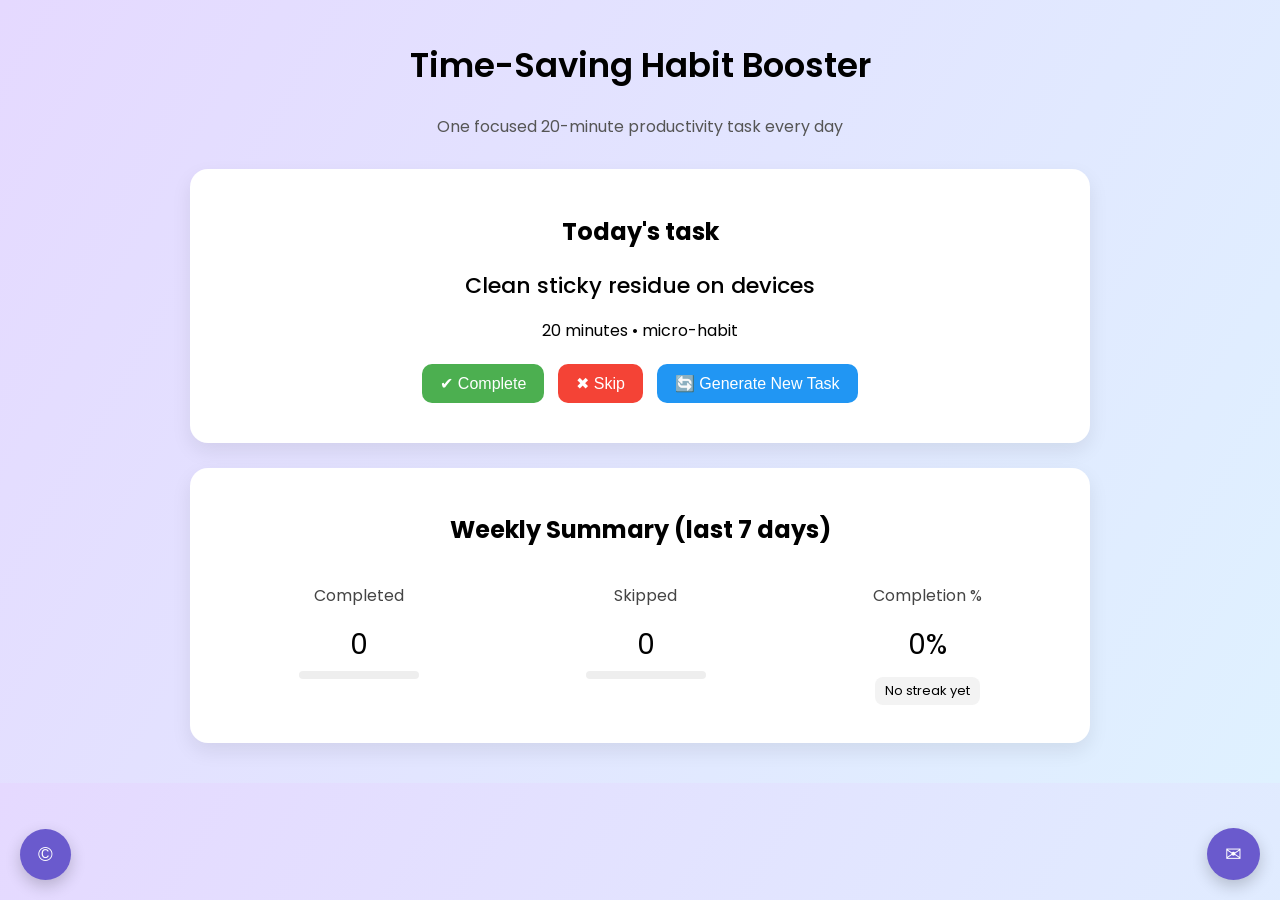
==== index.html @ 2d7c5941 "Add files via upload" ====
<!DOCTYPE html>
<html lang="en">
  <head>
    <meta charset="UTF-8" />
    <meta name="viewport" content="width=device-width, initial-scale=1.0" />
    <title>Time-Saving Habit Booster</title>
    <link rel="stylesheet" href="style.css" />
    <link
      href="https://fonts.googleapis.com/css2?family=Poppins:wght@300;400;500;600&display=swap"
      rel="stylesheet"
    />
  </head>

  <body>
    <div class="container">
      <h1 class="title">Time-Saving Habit Booster</h1>
      <p class="subtitle">One focused 20-minute productivity task every day</p>

      <div class="task-card">
        <h2>Today's task</h2>
        <p id="taskText" class="task-text">Loading...</p>
        <p class="task-sub">20 minutes • micro-habit</p>

        <div class="button-row">
          <button id="completeBtn" class="btn complete">✔ Complete</button>
          <button id="skipBtn" class="btn skip">✖ Skip</button>
          <button id="newTaskBtn" class="btn new">🔄 Generate New Task</button>
        </div>
      </div>

      <div class="summary-card">
        <h2>Weekly Summary (last 7 days)</h2>

        <div class="summary-grid">
          <div>
            <p class="label">Completed</p>
            <p id="completedCount" class="value">0</p>
            <div class="bar"><div id="completedBar"></div></div>
          </div>

          <div>
            <p class="label">Skipped</p>
            <p id="skippedCount" class="value">0</p>
            <div class="bar"><div id="skippedBar"></div></div>
          </div>

          <div>
            <p class="label">Completion %</p>
            <p id="percentCount" class="value">0%</p>
            <p id="streakLabel" class="streak">No streak yet</p>
          </div>
        </div>
      </div>
    </div>

    <!-- COPYRIGHT BUTTON (BOTTOM LEFT) -->
    <button id="copyrightBtn" class="corner-btn left">©</button>

    <!-- CONTACT BUTTON (BOTTOM RIGHT) -->
    <button id="contactBtn" class="corner-btn right">✉</button>

    <!-- COPYRIGHT MODAL -->
    <div id="copyrightModal" class="modal">
      <div class="modal-content">
        <span class="close" data-close="copyrightModal">&times;</span>
        <h2>Developer Information</h2>

        <ul class="dev-list">
          <li>Abdullah Al Rafid — <strong>0242220005101623</strong></li>
          <li>Jannatul Islam — <strong>0242220005101772</strong></li>
          <li>Afroja Akter — <strong>0242220005101458</strong></li>
          <li>Sabab Ahmed — <strong>0242220005101562</strong></li>
        </ul>

        <h3>Copyright Rules</h3>
        <p class="copyright-text">
          This project is protected under © 2025 Time-Saving Habit Booster.
          Unauthorized copying, distribution, or modification of this project is
          strictly prohibited without written permission from the developers.
        </p>
      </div>
    </div>

    <!-- CONTACT MODAL -->
    <div id="contactModal" class="modal">
      <div class="modal-content">
        <span class="close" data-close="contactModal">&times;</span>
        <h2>Contact Us</h2>

        <form id="contactForm">
          <input type="text" placeholder="Your Name" required />
          <input type="email" placeholder="Email Address" required />
          <textarea
            placeholder="Write your complaint or suggestion..."
            required
          ></textarea>
          <button type="submit" class="submit-btn">Submit</button>
        </form>
      </div>
    </div>

    <script src="script.js" defer></script>
  </body>
</html>
---- style.css ----
body {
    font-family: "Poppins", sans-serif;
    background: linear-gradient(120deg, #e5d9ff, #dff1ff);
    margin: 0;
    padding: 0;
}

.container {
    max-width: 900px;
    margin: 40px auto;
    text-align: center;
}

.title {
    font-size: 34px;
    font-weight: 600;
}

.subtitle {
    color: #555;
    margin-bottom: 30px;
}

.task-card,
.summary-card {
    background: #fff;
    margin: 25px 0;
    padding: 25px;
    border-radius: 18px;
    box-shadow: 0 8px 20px rgba(0,0,0,0.08);
    animation: fade 0.6s ease;
}

.task-text {
    font-size: 22px;
    font-weight: 500;
    margin: 10px 0;
}

.button-row { margin-top: 15px; }

.btn {
    padding: 10px 18px;
    border-radius: 10px;
    border: none;
    color: #fff;
    margin: 5px;
    cursor: pointer;
    font-size: 16px;
    transition: 0.3s ease;
}

.complete { background: #4CAF50; }
.skip { background: #F44336; }
.new { background: #2196F3; }

.btn:hover { transform: scale(1.06); opacity: 0.9; }
.btn:active { transform: scale(0.94); }

.summary-grid {
    display: flex;
    justify-content: space-around;
    margin-top: 15px;
}

.label { color: #444; }
.value { font-size: 28px; margin: 5px 0; }

.bar {
    width: 120px;
    height: 8px;
    background: #eee;
    border-radius: 6px;
    overflow: hidden;
    margin: auto;
}

#completedBar { height: 100%; background: #4CAF50; width: 0%; transition: 0.5s; }
#skippedBar { height: 100%; background: #F44336; width: 0%; transition: 0.5s; }

.streak {
    background: #f3f3f3;
    padding: 4px 10px;
    border-radius: 8px;
    font-size: 13px;
    display: inline-block;
    margin-top: 6px;
}

/* ---------- CORNER BUTTONS ---------- */

.corner-btn {
    position: fixed;
    bottom: 20px;
    padding: 14px 18px;
    font-size: 20px;
    border: none;
    border-radius: 50%;
    cursor: pointer;
    color: #fff;
    background: #6a5acd;
    box-shadow: 0 6px 16px rgba(0,0,0,0.2);
    transition: 0.3s ease;
}

.corner-btn.left { left: 20px; }
.corner-btn.right { right: 20px; }

.corner-btn:hover { transform: scale(1.15); }

/* ---------- MODALS ---------- */

.modal {
    display: none;
    position: fixed;
    z-index: 999;
    left: 0; top: 0;
    width: 100%; height: 100%;
    background: rgba(0,0,0,0.4);
}

.modal-content {
    background: #fff;
    margin: 8% auto;
    padding: 25px;
    width: 50%;
    border-radius: 15px;
    animation: fade 0.4s ease;
}

.close {
    font-size: 26px;
    float: right;
    cursor: pointer;
}

.dev-list {
    list-style: none;
    padding: 0;
    margin-bottom: 15px;
}

.dev-list li {
    font-size: 17px;
    margin: 6px 0;
}

#contactForm input,
#contactForm textarea {
    width: 100%;
    padding: 12px;
    margin: 8px 0;
    border: 1px solid #ddd;
    border-radius: 10px;
}

.submit-btn {
    background: #6a5acd;
    padding: 12px 20px;
    color: #fff;
    border-radius: 10px;
    border: none;
    cursor: pointer;
    font-size: 16px;
}

.submit-btn:hover { opacity: 0.9; transform: scale(1.04); }

@keyframes fade {
    from { opacity: 0; transform: translateY(12px); }
    to { opacity: 1; transform: translateY(0); }
}
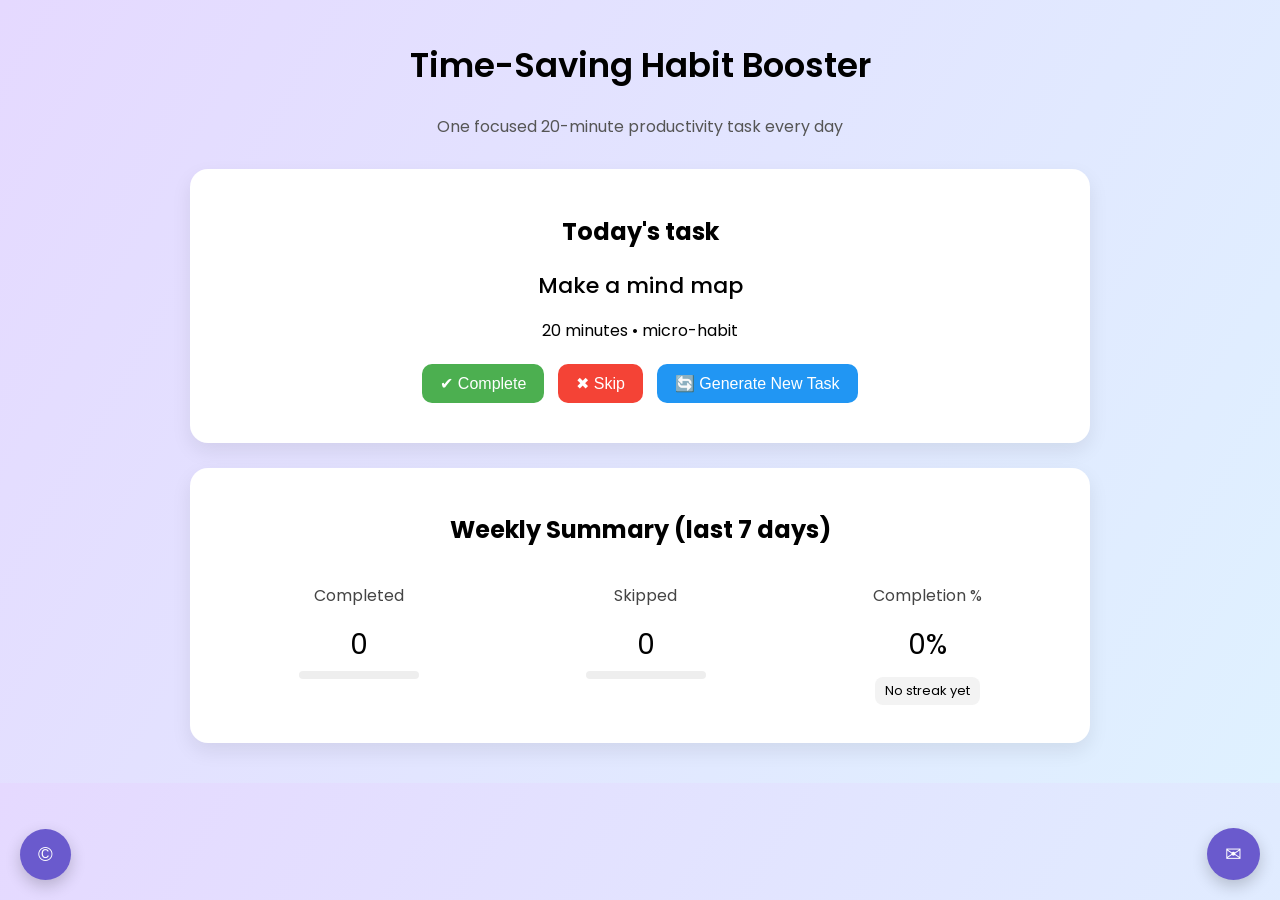
==== commit d33fc3f7: "Remove developer IDs from copyright modal Removed developer IDs from copyright modal." ====
--- a/index.html
+++ b/index.html
@@ -66,10 +66,10 @@
         <h2>Developer Information</h2>
 
         <ul class="dev-list">
-          <li>Abdullah Al Rafid — <strong>0242220005101623</strong></li>
-          <li>Jannatul Islam — <strong>0242220005101772</strong></li>
-          <li>Afroja Akter — <strong>0242220005101458</strong></li>
-          <li>Sabab Ahmed — <strong>0242220005101562</strong></li>
+          <li>Abdullah Al Rafid</li>
+          <li>Jannatul Islam</li>
+          <li>Afroja Akter</li>
+          <li>Sabab Ahmed</li>
         </ul>
 
         <h3>Copyright Rules</h3>
